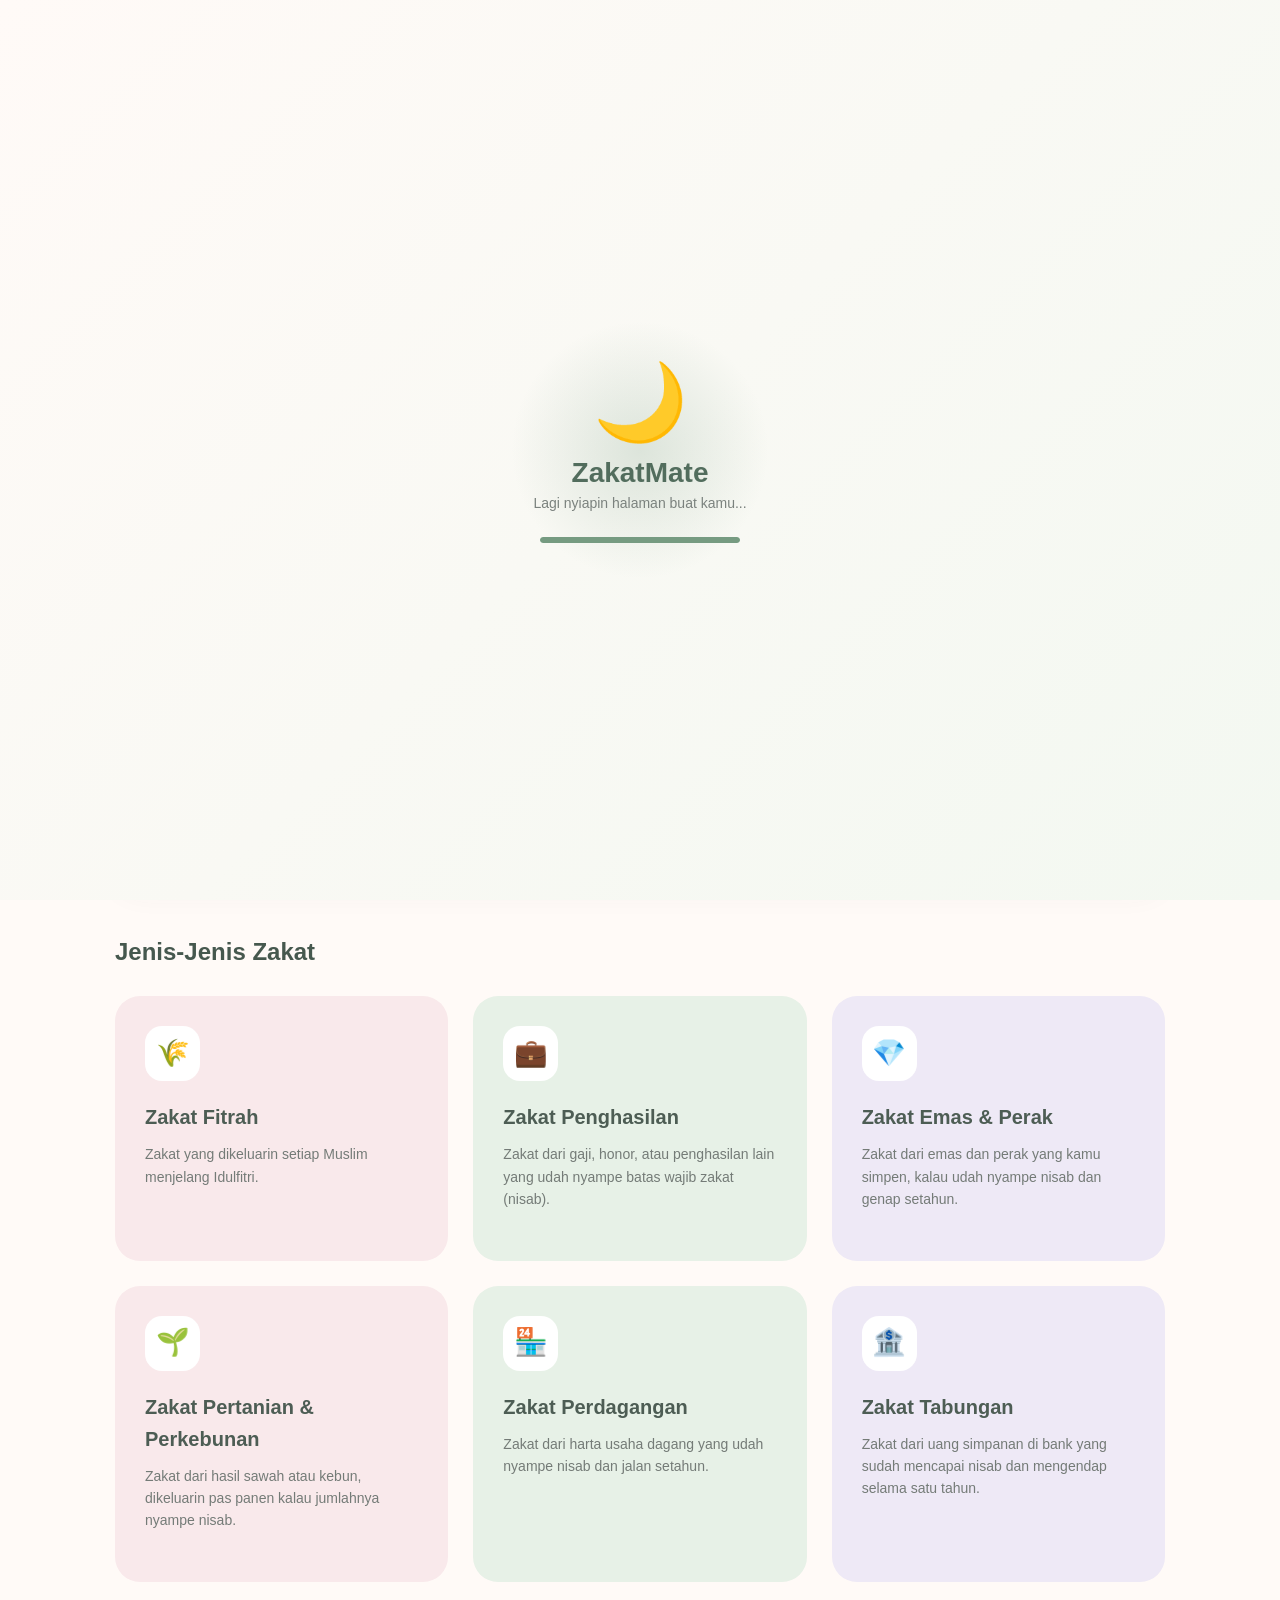
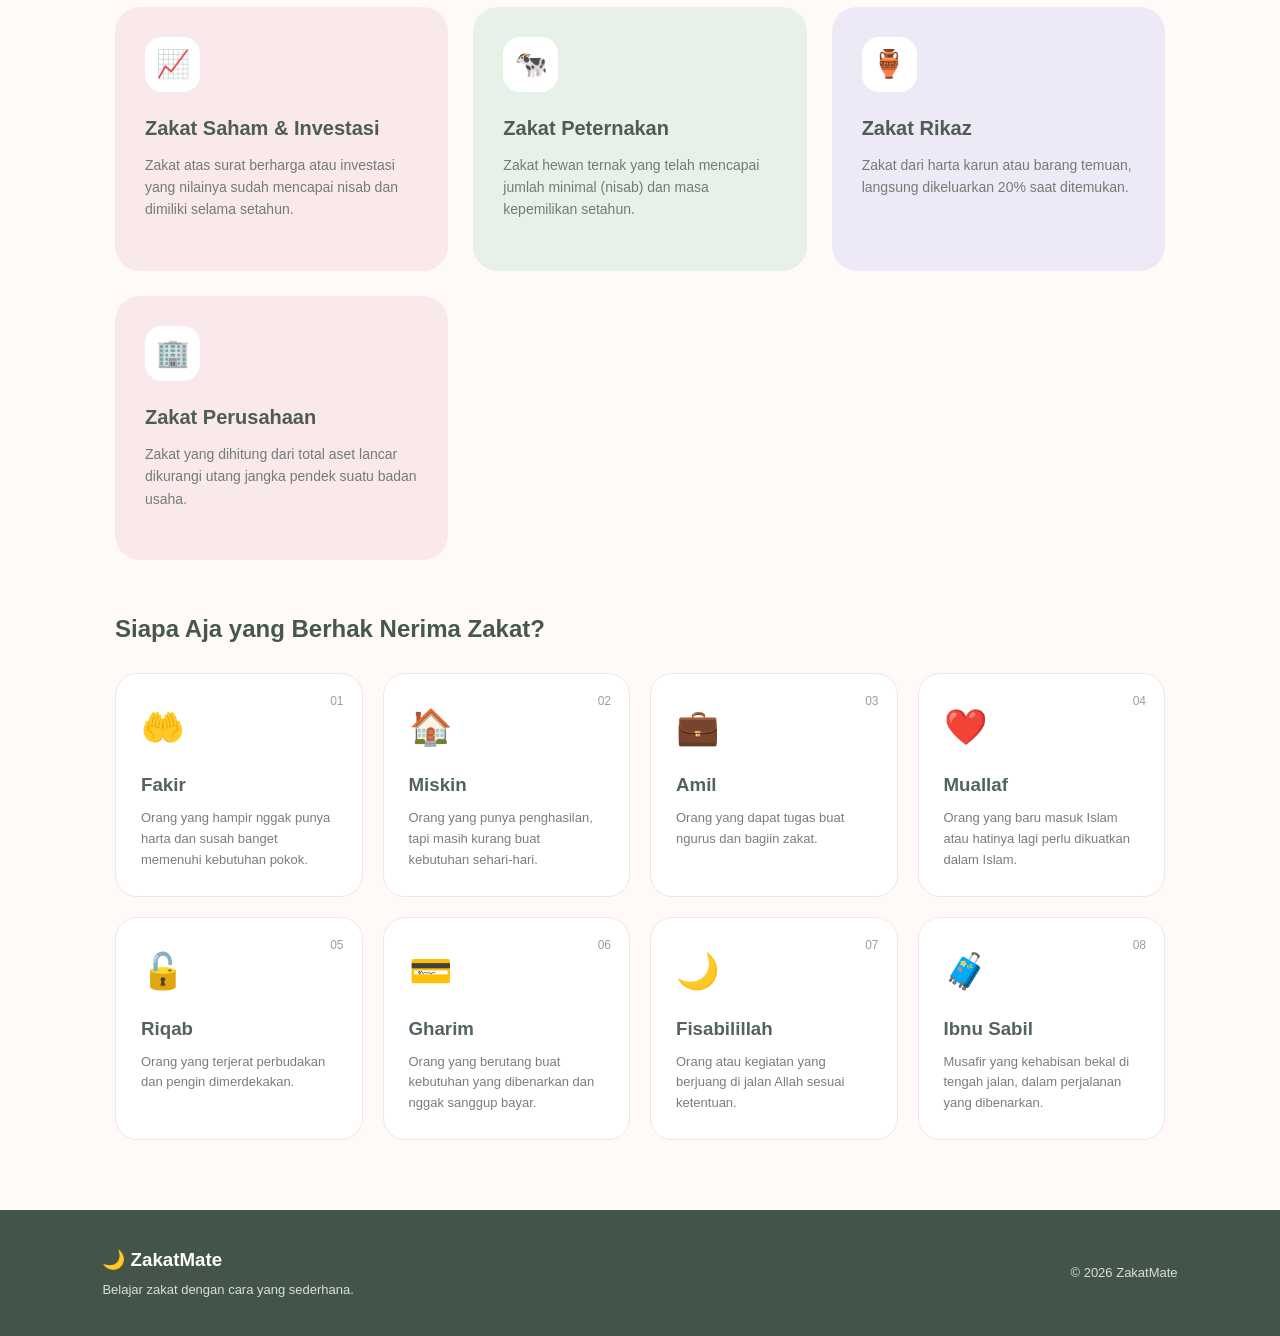
==== dashboard.html @ ee53259e "rebase" ====
<!DOCTYPE html>
<html lang="id">
<head>
    <meta charset="UTF-8">
    <meta name="viewport" content="width=device-width, initial-scale=1.0">
    <title>ZakatMate - Dashboard</title>
    <link rel="stylesheet" href="style.css">
    <script src="loader.js"></script>
</head>
<body>

<header>
    <div class="logo">🌙 ZakatMate</div>

    <nav>
        <a href="index.html">Beranda</a>
        <a href="dashboard.html" class="active">Dashboard</a>
        <a href="kalkulator.html">Kalkulator</a>
        <a href="zakat.html">Informasi Zakat</a>
        <a href="nisab.html">Nisab</a>
        <a href="penyaluran.html">Penyaluran</a>
        
    </nav>
</header>

<section class="page-header">
    <span class="badge">📊 Dashboard</span>
    <h1>Dashboard Zakat</h1>
    <p>Kenalan dulu yuk sama zakat: apa sih itu, apa aja jenisnya, dan siapa yang berhak nerimanya.</p>
</section>

<section class="content">

    <h2 class="sub-title" style="margin-top:0">Pengertian Zakat</h2>
    <div id="listPengertian" class="stack"></div>

    <h2 class="sub-title">Jenis-Jenis Zakat</h2>
    <div id="listJenis" class="card-container"></div>

    <h2 class="sub-title">Siapa Aja yang Berhak Nerima Zakat?</h2>
    <div id="listGolongan" class="asnaf-grid"></div>

</section>

<footer>
    <div>
        <h3>🌙 ZakatMate</h3>
        <p>Belajar zakat dengan cara yang sederhana.</p>
    </div>

    <p>© 2026 ZakatMate</p>
</footer>

<script src="data.js"></script>
<script src="script.js"></script>
</body>
</html>
---- style.css ----
* {
    margin: 0;
    padding: 0;
    box-sizing: border-box;
}

body {
    font-family: Arial, Helvetica, sans-serif;
    background: #fffaf7;
    color: #37463f;
    line-height: 1.6;
}


header {
    width: 100%;
    padding: 20px 8%;
    background: #ffffff;
    display: flex;
    align-items: center;
    justify-content: space-between;
    border-bottom: 1px solid #f1e8e3;
    position: sticky;
    top: 0;
    z-index: 10;
}

.logo {
    font-size: 22px;
    font-weight: bold;
    color: #526d5d;
}

nav {
    display: flex;
    gap: 10px;
}

nav a {
    text-decoration: none;
    color: #69756e;
    padding: 10px 15px;
    border-radius: 12px;
    font-size: 14px;
    transition: 0.3s;
}

nav a:hover {
    background: #edf5ee;
    color: #526d5d;
}

nav a.active {
    background: #dcebdc;
    color: #4e6858;
    font-weight: bold;
}



.btn-primary,
.btn-secondary {
    display: inline-block;
    text-decoration: none;
    padding: 13px 22px;
    border-radius: 13px;
    font-weight: bold;
    transition: 0.3s;
}

.btn-primary {
    background: #769b81;
    color: white;
}

.btn-primary:hover {
    background: #5f846a;
    transform: translateY(-2px);
}

.btn-secondary {
    background: #ffffff;
    color: #60776a;
    border: 1px solid #dce7df;
}

.btn-secondary:hover {
    background: #eef5ef;
}



.badge {
    display: inline-block;
    background: #f7e9e9;
    color: #a26f76;
    padding: 7px 14px;
    border-radius: 30px;
    font-size: 13px;
    font-weight: bold;
    margin-bottom: 15px;
}


.hero {
    min-height: 550px;
    padding: 80px 10%;
    display: flex;
    align-items: center;
    justify-content: space-between;
    gap: 60px;
    background:
        linear-gradient(135deg, #fffaf7, #f3f8f1);
}

.hero-text {
    max-width: 600px;
}

.hero h1 {
    font-size: 54px;
    line-height: 1.15;
    color: #405449;
    margin-bottom: 20px;
}

.hero h1 span {
    color: #b97d89;
}

.hero p {
    color: #707a74;
    font-size: 17px;
    margin-bottom: 28px;
}

.hero-buttons {
    display: flex;
    gap: 12px;
}

.hero-card {
    width: 330px;
    min-height: 350px;
    background: #e4eee4;
    border-radius: 40px;
    padding: 45px 35px;
    text-align: center;
    box-shadow: 0 20px 50px rgba(80, 100, 85, 0.12);
}

.hero-card .moon {
    font-size: 80px;
    margin-bottom: 20px;
}

.hero-card h3 {
    font-size: 25px;
    color: #4e6657;
    margin-bottom: 15px;
}

.hero-card p {
    font-size: 14px;
}



.features {
    padding: 80px 10%;
    background: #ffffff;
}

.section-title {
    text-align: center;
    margin-bottom: 45px;
}

.section-title span {
    font-size: 30px;
}

.section-title h2 {
    color: #43564b;
    font-size: 30px;
    margin: 5px 0;
}

.section-title p {
    color: #7b827e;
}



.card-container {
    display: grid;
    grid-template-columns: repeat(3, 1fr);
    gap: 25px;
}

.info-card {
    padding: 30px;
    border-radius: 25px;
    min-height: 260px;
    transition: 0.3s;
}

.info-card:hover {
    transform: translateY(-6px);
}

.info-card.pink {
    background: #f9e9eb;
}

.info-card.green {
    background: #e7f1e7;
}

.info-card.purple {
    background: #eee9f6;
}

.icon {
    width: 55px;
    height: 55px;
    border-radius: 17px;
    background: white;
    display: flex;
    align-items: center;
    justify-content: center;
    font-size: 27px;
    margin-bottom: 20px;
}

.info-card h3 {
    font-size: 20px;
    margin-bottom: 10px;
    color: #4d5d54;
}

.info-card p {
    color: #747b77;
    font-size: 14px;
    margin-bottom: 20px;
}

.info-card a {
    text-decoration: none;
    color: #66806d;
    font-weight: bold;
}

/* ==============================
   QUOTE
   ============================== */

.quote {
    padding: 70px 15%;
    text-align: center;
    background: #f3ede8;
}

.quote-icon {
    font-size: 45px;
    color: #b1848b;
}

.quote p {
    max-width: 750px;
    margin: 10px auto;
    font-size: 20px;
    font-style: italic;
    color: #5f655f;
}

.quote span {
    color: #8b817b;
    font-size: 14px;
}



.page-header {
    padding: 70px 10%;
    text-align: center;
    background: #f8eeef;
}

.page-header h1 {
    font-size: 42px;
    color: #46584e;
    margin-bottom: 10px;
}

.page-header p {
    color: #707872;
}

.green-header {
    background: #edf5ec;
}

.purple-header {
    background: #f0ebf7;
}



.content {
    max-width: 1100px;
    margin: auto;
    padding: 70px 25px;
}

.content-card {
    display: flex;
    align-items: center;
    gap: 35px;
    background: #ffffff;
    border: 1px solid #eee8e3;
    border-radius: 25px;
    padding: 35px;
    box-shadow: 0 10px 30px rgba(80, 80, 80, 0.05);
}

.big-icon {
    min-width: 100px;
    height: 100px;
    border-radius: 25px;
    background: #e6f0e5;
    display: flex;
    align-items: center;
    justify-content: center;
    font-size: 45px;
}

.content-card h2,
.content-intro h2 {
    color: #46584e;
    margin-bottom: 10px;
}

.content-card p {
    color: #727a75;
    margin-bottom: 10px;
}

.sub-title {
    margin: 50px 0 25px;
    color: #46584e;
}



.number-list {
    display: grid;
    grid-template-columns: 1fr 1fr;
    gap: 15px;
}

.number-item {
    background: #ffffff;
    border: 1px solid #eee8e3;
    border-radius: 18px;
    padding: 20px;
    display: flex;
    align-items: center;
    gap: 18px;
}

.number-item span {
    width: 45px;
    height: 45px;
    border-radius: 50%;
    background: #e3eee3;
    color: #607966;
    display: flex;
    align-items: center;
    justify-content: center;
    font-weight: bold;
}

.number-item p {
    color: #68716c;
}



.nisab-highlight {
    display: flex;
    align-items: center;
    gap: 30px;
    background: #e5f0e5;
    padding: 35px;
    border-radius: 25px;
}

.nisab-icon {
    font-size: 55px;
}

.nisab-highlight h2 {
    color: #4c6253;
    margin-bottom: 10px;
}

.nisab-highlight p {
    color: #68736c;
}



.table-container {
    width: 100%;
    overflow-x: auto;
    background: #ffffff;
    border-radius: 20px;
    border: 1px solid #eee8e3;
}

table {
    width: 100%;
    border-collapse: collapse;
}

th {
    background: #e7efe7;
    color: #506558;
    padding: 16px;
    text-align: left;
}

td {
    padding: 16px;
    border-top: 1px solid #eee8e3;
    color: #69736d;
}

tr:hover {
    background: #fffaf8;
}



.note {
    margin-top: 25px;
    background: #fff4df;
    border-radius: 18px;
    padding: 22px;
    color: #7a6a50;
}

.note p {
    margin-top: 5px;
}


.content-intro {
    text-align: center;
    margin-bottom: 40px;
}

.content-intro p {
    color: #747c77;
}

.asnaf-grid {
    display: grid;
    grid-template-columns: repeat(4, 1fr);
    gap: 20px;
}

.asnaf-card {
    background: #ffffff;
    border: 1px solid #eee8e3;
    padding: 25px;
    border-radius: 22px;
    position: relative;
    transition: 0.3s;
}

.asnaf-card:hover {
    transform: translateY(-5px);
}

.asnaf-card > span {
    position: absolute;
    top: 18px;
    right: 18px;
    font-size: 12px;
    color: #a79a95;
}

.asnaf-icon {
    font-size: 35px;
    margin-bottom: 15px;
}

.asnaf-card h3 {
    color: #53645a;
    margin-bottom: 8px;
}

.asnaf-card p {
    color: #777f79;
    font-size: 13px;
}



.admin-header {
    padding: 55px 8%;
    background: #edf4ee;
    display: flex;
    justify-content: space-between;
    align-items: center;
}

.admin-header h1 {
    color: #46594d;
    font-size: 38px;
}

.admin-header p {
    color: #737d76;
}

.admin-content {
    padding: 50px 8%;
    background: #fffaf7;
}

.dashboard-cards {
    display: grid;
    grid-template-columns: repeat(3, 1fr);
    gap: 20px;
    margin-bottom: 35px;
}

.dashboard-card {
    padding: 25px;
    border-radius: 22px;
}

.dashboard-card.pink {
    background: #f9e9eb;
}

.dashboard-card.green {
    background: #e6f0e5;
}

.dashboard-card.purple {
    background: #eee9f6;
}

.dashboard-card span {
    font-size: 30px;
}

.dashboard-card h3 {
    margin-top: 10px;
    color: #536158;
}

.dashboard-card strong {
    display: block;
    font-size: 32px;
    color: #4c5f54;
}

.dashboard-card p {
    color: #7a817c;
    font-size: 13px;
}



.admin-panel {
    background: white;
    border-radius: 22px;
    padding: 25px;
    margin-bottom: 30px;
    border: 1px solid #eee8e3;
}

.panel-heading {
    display: flex;
    justify-content: space-between;
    align-items: center;
    margin-bottom: 20px;
}

.panel-heading h2 {
    color: #4d5e53;
}

.panel-heading p {
    color: #7a827d;
    font-size: 13px;
}

.add-button {
    background: #769b81;
    color: white;
    border: none;
    padding: 11px 18px;
    border-radius: 12px;
    cursor: pointer;
}

.edit-button,
.delete-button {
    border: none;
    padding: 7px 11px;
    border-radius: 8px;
    cursor: pointer;
    margin-right: 5px;
}

.edit-button {
    background: #e7f0e8;
    color: #5e7b64;
}

.delete-button {
    background: #fae5e6;
    color: #a26970;
}

.status {
    padding: 5px 10px;
    border-radius: 20px;
    font-size: 12px;
}

.active-status {
    background: #e3f0e4;
    color: #5d7b62;
}



footer {
    background: #43554b;
    color: white;
    padding: 35px 8%;
    display: flex;
    justify-content: space-between;
    align-items: center;
}

footer h3 {
    margin-bottom: 5px;
}

footer p {
    color: #d7dfda;
    font-size: 13px;
}



@media (max-width: 900px) {

    header {
        flex-direction: column;
        gap: 15px;
    }

    nav {
        flex-wrap: wrap;
        justify-content: center;
    }

    .hero {
        flex-direction: column;
        text-align: center;
        padding: 60px 7%;
    }

    .hero h1 {
        font-size: 42px;
    }

    .hero-buttons {
        justify-content: center;
    }

    .card-container {
        grid-template-columns: 1fr;
    }

    .asnaf-grid {
        grid-template-columns: 1fr 1fr;
    }

    .dashboard-cards {
        grid-template-columns: 1fr;
    }

    .admin-header {
        flex-direction: column;
        gap: 20px;
        text-align: center;
    }
}

@media (max-width: 600px) {

    nav a {
        font-size: 12px;
        padding: 8px;
    }

    .hero h1 {
        font-size: 35px;
    }

    .hero-card {
        width: 100%;
    }

    .content-card {
        flex-direction: column;
        text-align: center;
    }

    .number-list {
        grid-template-columns: 1fr;
    }

    .asnaf-grid {
        grid-template-columns: 1fr;
    }

    .nisab-highlight {
        flex-direction: column;
        text-align: center;
    }

    .panel-heading {
        flex-direction: column;
        align-items: flex-start;
        gap: 15px;
    }

    footer {
        flex-direction: column;
        gap: 20px;
        text-align: center;
    }
}


.stack {
    display: flex;
    flex-direction: column;
    gap: 20px;
}

.empty {
    color: #7a827d;
}

.card-container .info-card {
    min-height: 200px;
}


.calc-card {
    background: #ffffff;
    border: 1px solid #eee8e3;
    border-radius: 25px;
    padding: 30px;
    margin-bottom: 25px;
    box-shadow: 0 10px 30px rgba(80, 80, 80, 0.05);
}

.calc-card h3 {
    color: #46584e;
    margin-bottom: 8px;
}

.calc-hint {
    color: #7a827d;
    font-size: 13px;
    margin-bottom: 18px;
}

.form-grid {
    display: grid;
    grid-template-columns: 1fr 1fr;
    gap: 18px;
    margin-bottom: 20px;
}

.form-group label {
    display: block;
    font-size: 13px;
    font-weight: bold;
    color: #53645a;
    margin-bottom: 6px;
}

.form-group input,
.form-group select,
.form-group textarea {
    width: 100%;
    padding: 12px 14px;
    border: 1px solid #dce7df;
    border-radius: 12px;
    background: #fffaf7;
    font-family: inherit;
    font-size: 14px;
    color: #37463f;
}

.form-group input:focus,
.form-group select:focus,
.form-group textarea:focus {
    outline: none;
    border-color: #769b81;
    background: #ffffff;
}

.btn-calc {
    background: #769b81;
    color: white;
    border: none;
    padding: 13px 22px;
    border-radius: 13px;
    font-weight: bold;
    font-size: 14px;
    cursor: pointer;
    transition: 0.3s;
}

.btn-calc:hover {
    background: #5f846a;
    transform: translateY(-2px);
}

.tabs {
    display: flex;
    flex-wrap: wrap;
    gap: 10px;
    margin-bottom: 20px;
}

.tab-btn {
    border: 1px solid #dce7df;
    background: #ffffff;
    color: #69756e;
    padding: 12px 20px;
    border-radius: 14px;
    font-size: 14px;
    cursor: pointer;
    transition: 0.3s;
}

.tab-btn:hover {
    background: #edf5ee;
}

.tab-btn.active {
    background: #dcebdc;
    color: #4e6858;
    font-weight: bold;
}

.sub-tabs .tab-btn {
    padding: 9px 15px;
    font-size: 13px;
}

.tab-panel {
    display: none;
}

.tab-panel.show {
    display: block;
}

.result-box {
    display: none;
    margin-top: 22px;
    padding: 22px;
    border-radius: 18px;
}

.result-box.show {
    display: block;
}

.result-ok {
    background: #e5f0e5;
}

.result-no {
    background: #f9e9eb;
}

.result-box h4 {
    color: #46584e;
    margin-bottom: 10px;
}

.result-box ul {
    list-style: none;
}

.result-box li {
    display: flex;
    justify-content: space-between;
    gap: 15px;
    padding: 7px 0;
    border-bottom: 1px dashed rgba(80, 100, 85, 0.2);
    font-size: 14px;
    color: #5f6a64;
}

.result-total {
    margin-top: 15px;
    text-align: center;
    color: #4c6253;
}

.result-total small {
    display: block;
    font-size: 12px;
    color: #7a827d;
}

.result-total strong {
    font-size: 28px;
}

.result-note {
    margin-top: 12px;
    font-size: 13px;
    color: #7a6a50;
}



.modal {
    display: none;
    position: fixed;
    inset: 0;
    background: rgba(40, 55, 47, 0.45);
    align-items: center;
    justify-content: center;
    padding: 20px;
    z-index: 100;
}

.modal.show {
    display: flex;
}

.modal-box {
    background: #ffffff;
    width: 100%;
    max-width: 520px;
    max-height: 90vh;
    overflow-y: auto;
    border-radius: 25px;
    padding: 30px;
}

.modal-box h3 {
    color: #46584e;
    margin-bottom: 20px;
}

.modal-box .form-group {
    margin-bottom: 16px;
}

.modal-actions {
    display: flex;
    justify-content: flex-end;
    gap: 10px;
    margin-top: 10px;
}

.modal-actions .btn-secondary {
    cursor: pointer;
}

.toast {
    position: fixed;
    bottom: 25px;
    right: 25px;
    background: #43554b;
    color: white;
    padding: 12px 20px;
    border-radius: 12px;
    font-size: 14px;
    opacity: 0;
    pointer-events: none;
    transition: 0.3s;
    z-index: 200;
}

.toast.show {
    opacity: 1;
}

@media (max-width: 600px) {
    .form-grid {
        grid-template-columns: 1fr;
    }
}


/* ==============================
   TAMBAHAN: LOADING PAGE
   ============================== */

html.is-loading {
    overflow: hidden;
}

#pageLoader {
    position: fixed;
    inset: 0;
    z-index: 9999;
    display: flex;
    flex-direction: column;
    align-items: center;
    justify-content: center;
    background: linear-gradient(135deg, #fffaf7, #f3f8f1);
    font-family: Arial, Helvetica, sans-serif;
    transition: opacity 0.5s ease, visibility 0.5s ease;
}

#pageLoader.hide {
    opacity: 0;
    visibility: hidden;
}

.loader-glow {
    position: absolute;
    width: 260px;
    height: 260px;
    border-radius: 50%;
    background: radial-gradient(circle, rgba(118, 155, 129, 0.22), transparent 70%);
    animation: loaderPulse 2.4s ease-in-out infinite;
}

.loader-moon {
    position: relative;
    font-size: 76px;
    animation: loaderFloat 2.4s ease-in-out infinite;
}

.loader-logo {
    position: relative;
    margin-top: 10px;
    font-size: 28px;
    font-weight: bold;
    color: #526d5d;
}

.loader-text {
    position: relative;
    margin-top: 6px;
    font-size: 14px;
    color: #7b827e;
}

.loader-bar {
    position: relative;
    width: 200px;
    height: 6px;
    margin-top: 26px;
    border-radius: 30px;
    background: #e3eee3;
    overflow: hidden;
}

.loader-bar span {
    display: block;
    height: 100%;
    width: 0;
    border-radius: 30px;
    background: #769b81;
    animation: loaderFill 1.7s ease-out forwards;
}

@keyframes loaderFloat {
    0%, 100% { transform: translateY(0) rotate(-6deg); }
    50% { transform: translateY(-12px) rotate(6deg); }
}

@keyframes loaderPulse {
    0%, 100% { transform: scale(0.9); opacity: 0.7; }
    50% { transform: scale(1.1); opacity: 1; }
}

@keyframes loaderFill {
    to { width: 100%; }
}

@media (prefers-reduced-motion: reduce) {
    .loader-moon,
    .loader-glow {
        animation: none;
    }
}
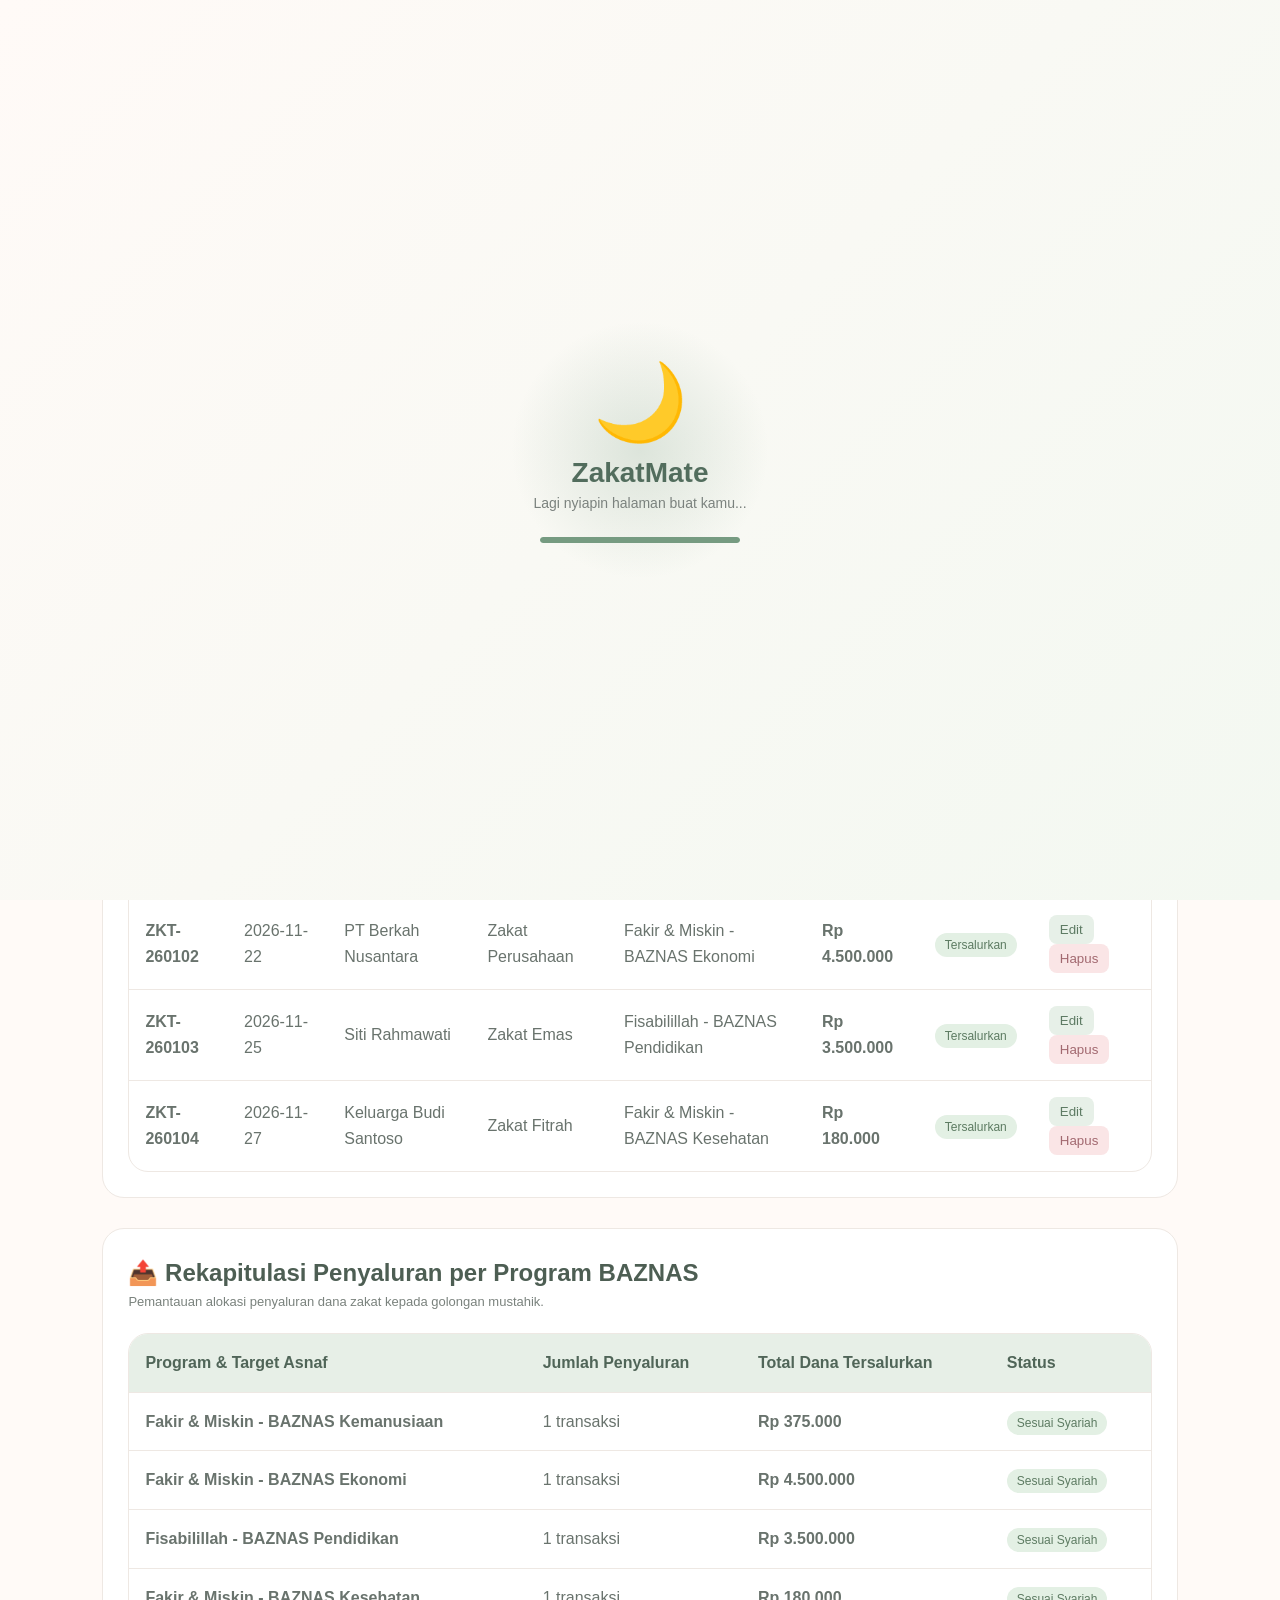
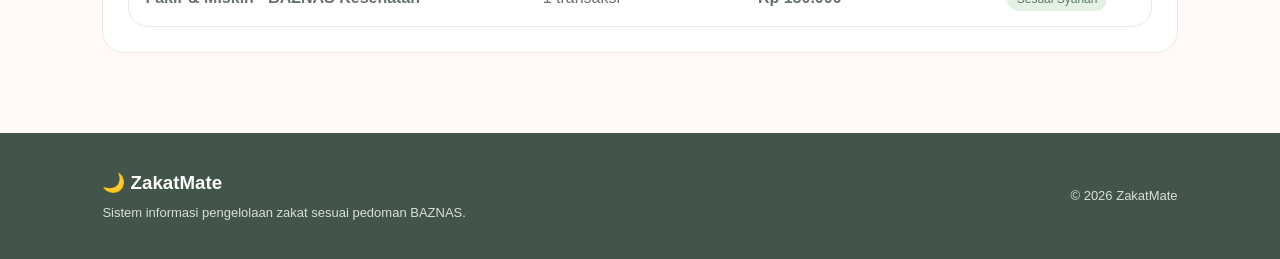
==== commit 102c9b2a: "Update halamannya sesuai dengan web Baznas" ====
--- a/dashboard.html
+++ b/dashboard.html
@@ -3,7 +3,7 @@
 <head>
     <meta charset="UTF-8">
     <meta name="viewport" content="width=device-width, initial-scale=1.0">
-    <title>ZakatMate - Dashboard</title>
+    <title>ZakatMate - Dashboard Pengelolaan Zakat BAZNAS</title>
     <link rel="stylesheet" href="style.css">
     <script src="loader.js"></script>
 </head>
@@ -11,7 +11,6 @@
 
 <header>
     <div class="logo">🌙 ZakatMate</div>
-
     <nav>
         <a href="index.html">Beranda</a>
         <a href="dashboard.html" class="active">Dashboard</a>
@@ -19,39 +18,401 @@
         <a href="zakat.html">Informasi Zakat</a>
         <a href="nisab.html">Nisab</a>
         <a href="penyaluran.html">Penyaluran</a>
-        
     </nav>
 </header>
 
-<section class="page-header">
-    <span class="badge">📊 Dashboard</span>
-    <h1>Dashboard Zakat</h1>
-    <p>Kenalan dulu yuk sama zakat: apa sih itu, apa aja jenisnya, dan siapa yang berhak nerimanya.</p>
+<section class="admin-header">
+    <div>
+        <span class="badge">📊 Monitoring Standar BAZNAS</span>
+        <h1>Dashboard ZakatMate</h1>
+        <p>Ringkasan penghimpunan, acuan nisab SK BAZNAS No. 15/2026, dan penyaluran 8 Asnaf.</p>
+    </div>
+    <div style="display:flex; gap:10px; flex-wrap:wrap;">
+        <a href="kalkulator.html" class="btn-secondary">🧮 Hitung Zakat</a>
+        <button type="button" class="add-button" id="btnTambahTransaksi">+ Catat Transaksi</button>
+    </div>
 </section>
 
-<section class="content">
-
-    <h2 class="sub-title" style="margin-top:0">Pengertian Zakat</h2>
-    <div id="listPengertian" class="stack"></div>
-
-    <h2 class="sub-title">Jenis-Jenis Zakat</h2>
-    <div id="listJenis" class="card-container"></div>
-
-    <h2 class="sub-title">Siapa Aja yang Berhak Nerima Zakat?</h2>
-    <div id="listGolongan" class="asnaf-grid"></div>
+<section class="admin-content">
+
+    <!-- 3 Kartu Ringkasan Utama -->
+    <div class="dashboard-cards">
+        <div class="dashboard-card green">
+            <span>💰</span>
+            <h3>Total Penghimpunan Zakat</h3>
+            <strong id="statTerkumpul">Rp 0</strong>
+            <p id="statJumlahMuzakki">0 transaksi muzakki tercatat</p>
+        </div>
+        <div class="dashboard-card purple">
+            <span>🤝</span>
+            <h3>Total Dana Tersalurkan</h3>
+            <strong id="statTersalurkan">Rp 0</strong>
+            <p>Distribusi program 8 Asnaf BAZNAS</p>
+        </div>
+        <div class="dashboard-card pink">
+            <span>⚖️</span>
+            <h3>Nisab Penghasilan BAZNAS</h3>
+            <strong>Rp 7.640.144 / bln</strong>
+            <p>Rp 91.681.728 / thn (85 gr emas)</p>
+        </div>
+    </div>
+
+    <!-- Panel 1: Riwayat Penghimpunan & Bukti Setor Zakat -->
+    <div class="admin-panel">
+        <div class="panel-heading">
+            <div>
+                <h2>📥 Data Penghimpunan Zakat (Muzakki)</h2>
+                <p>Data otomatis sinkron dengan transaksi dari halaman Penyaluran.</p>
+            </div>
+            <button type="button" class="btn-secondary" id="btnResetDemo" style="padding:9px 14px; font-size:13px;">Reset Data Awal</button>
+        </div>
+
+        <div class="table-container">
+            <table>
+                <thead>
+                    <tr>
+                        <th>No. BSZ</th>
+                        <th>Tanggal</th>
+                        <th>Nama Muzakki</th>
+                        <th>Jenis Dana</th>
+                        <th>Program / Asnaf</th>
+                        <th>Nominal</th>
+                        <th>Status</th>
+                        <th>Aksi</th>
+                    </tr>
+                </thead>
+                <tbody id="tabelTransaksiBody"></tbody>
+            </table>
+        </div>
+    </div>
+
+    <!-- Panel 2: Rekapitulasi Penyaluran per Program / Asnaf BAZNAS -->
+    <div class="admin-panel">
+        <div class="panel-heading">
+            <div>
+                <h2>📤 Rekapitulasi Penyaluran per Program BAZNAS</h2>
+                <p>Pemantauan alokasi penyaluran dana zakat kepada golongan mustahik.</p>
+            </div>
+        </div>
+
+        <div class="table-container">
+            <table>
+                <thead>
+                    <tr>
+                        <th>Program & Target Asnaf</th>
+                        <th>Jumlah Penyaluran</th>
+                        <th>Total Dana Tersalurkan</th>
+                        <th>Status</th>
+                    </tr>
+                </thead>
+                <tbody id="tabelRekapBody"></tbody>
+            </table>
+        </div>
+    </div>
 
 </section>
+
+<!-- Modal Tambah / Edit Transaksi -->
+<div class="modal" id="modalTransaksi">
+    <div class="modal-box">
+        <h3 id="modalTitle">Catat Transaksi Zakat</h3>
+        <form id="formModalTransaksi">
+            <input type="hidden" id="editId">
+            <div class="form-group">
+                <label for="mNama">Nama Muzakki</label>
+                <input type="text" id="mNama" required placeholder="Nama lengkap muzakki">
+            </div>
+            <div class="form-group">
+                <label for="mTanggal">Tanggal</label>
+                <input type="date" id="mTanggal" required>
+            </div>
+            <div class="form-group">
+                <label for="mJenis">Jenis Zakat / Dana</label>
+                <select id="mJenis">
+                    <option value="Zakat Penghasilan">Zakat Penghasilan</option>
+                    <option value="Zakat Perusahaan">Zakat Perusahaan</option>
+                    <option value="Zakat Perdagangan">Zakat Perdagangan</option>
+                    <option value="Zakat Emas">Zakat Emas</option>
+                    <option value="Zakat Fitrah">Zakat Fitrah</option>
+                    <option value="Infak / Sedekah">Infak / Sedekah</option>
+                </select>
+            </div>
+            <div class="form-group">
+                <label for="mNominal">Nominal (Rp)</label>
+                <input type="text" id="mNominal" inputmode="numeric" required placeholder="Contoh: 500.000">
+            </div>
+            <div class="form-group">
+                <label for="mProgram">Program / Asnaf Tujuan</label>
+                <select id="mProgram">
+                    <option value="Fakir & Miskin - BAZNAS Kemanusiaan">Fakir & Miskin (BAZNAS Kemanusiaan)</option>
+                    <option value="Fakir & Miskin - BAZNAS Ekonomi">Fakir & Miskin (BAZNAS Ekonomi)</option>
+                    <option value="Fisabilillah - BAZNAS Pendidikan">Fisabilillah (BAZNAS Pendidikan)</option>
+                    <option value="Fakir & Miskin - BAZNAS Kesehatan">Fakir & Miskin (BAZNAS Kesehatan)</option>
+                    <option value="Muallaf & Dakwah - BAZNAS Dakwah">Mu'allaf & Dakwah (BAZNAS Dakwah)</option>
+                    <option value="Gharimin & Ibnu Sabil">Gharimin & Ibnu Sabil</option>
+                </select>
+            </div>
+            <div class="form-group">
+                <label for="mStatus">Status</label>
+                <select id="mStatus">
+                    <option value="Tersalurkan">Tersalurkan</option>
+                    <option value="Terverifikasi">Terverifikasi</option>
+                </select>
+            </div>
+            <div class="modal-actions">
+                <button type="button" class="btn-secondary" id="btnBatalModal">Batal</button>
+                <button type="submit" class="btn-calc">Simpan Data</button>
+            </div>
+        </form>
+    </div>
+</div>
+
+<div class="toast" id="toastDashboard"></div>
 
 <footer>
     <div>
         <h3>🌙 ZakatMate</h3>
-        <p>Belajar zakat dengan cara yang sederhana.</p>
-    </div>
-
+        <p>Sistem informasi pengelolaan zakat sesuai pedoman BAZNAS.</p>
+    </div>
     <p>© 2026 ZakatMate</p>
 </footer>
 
-<script src="data.js"></script>
-<script src="script.js"></script>
+<script>
+document.addEventListener("DOMContentLoaded", () => {
+    const STORAGE_KEY = "zakatmate_transaksi_baznas";
+
+    const DATA_AWAL = [
+        {
+            id: "ZKT-260101",
+            tanggal: "2026-11-20",
+            nama: "Hendra Wijaya",
+            jenis: "Zakat Penghasilan",
+            nominal: 375000,
+            program: "Fakir & Miskin - BAZNAS Kemanusiaan",
+            metode: "QRIS BAZNAS",
+            status: "Tersalurkan"
+        },
+        {
+            id: "ZKT-260102",
+            tanggal: "2026-11-22",
+            nama: "PT Berkah Nusantara",
+            jenis: "Zakat Perusahaan",
+            nominal: 4500000,
+            program: "Fakir & Miskin - BAZNAS Ekonomi",
+            metode: "Transfer Virtual Account",
+            status: "Tersalurkan"
+        },
+        {
+            id: "ZKT-260103",
+            tanggal: "2026-11-25",
+            nama: "Siti Rahmawati",
+            jenis: "Zakat Emas",
+            nominal: 3500000,
+            program: "Fisabilillah - BAZNAS Pendidikan",
+            metode: "Transfer Virtual Account",
+            status: "Tersalurkan"
+        },
+        {
+            id: "ZKT-260104",
+            tanggal: "2026-11-27",
+            nama: "Keluarga Budi Santoso",
+            jenis: "Zakat Fitrah",
+            nominal: 180000,
+            program: "Fakir & Miskin - BAZNAS Kesehatan",
+            metode: "QRIS BAZNAS",
+            status: "Tersalurkan"
+        }
+    ];
+
+    const formatRupiah = (num) => "Rp " + (Math.round(Number(num) || 0)).toLocaleString("id-ID");
+    const parseRupiah = (str) => parseInt(String(str || "").replace(/[^0-9]/g, ""), 10) || 0;
+
+    const getTransaksi = () => {
+        try {
+            const raw = localStorage.getItem(STORAGE_KEY);
+            if (!raw) {
+                localStorage.setItem(STORAGE_KEY, JSON.stringify(DATA_AWAL));
+                return [...DATA_AWAL];
+            }
+            return JSON.parse(raw);
+        } catch (_) {
+            return [...DATA_AWAL];
+        }
+    };
+
+    const saveTransaksi = (data) => {
+        localStorage.setItem(STORAGE_KEY, JSON.stringify(data));
+    };
+
+    const showToast = (msg) => {
+        const toast = document.getElementById("toastDashboard");
+        toast.textContent = msg;
+        toast.classList.add("show");
+        setTimeout(() => toast.classList.remove("show"), 3000);
+    };
+
+    const renderDashboard = () => {
+        const list = getTransaksi();
+
+        // Hitung statistik kartu atas
+        const totalTerkumpul = list.reduce((acc, item) => acc + Number(item.nominal || 0), 0);
+        const totalTersalurkan = list
+            .filter((item) => item.status === "Tersalurkan")
+            .reduce((acc, item) => acc + Number(item.nominal || 0), 0);
+
+        document.getElementById("statTerkumpul").textContent = formatRupiah(totalTerkumpul);
+        document.getElementById("statTersalurkan").textContent = formatRupiah(totalTersalurkan);
+        document.getElementById("statJumlahMuzakki").textContent = `${list.length} transaksi muzakki tercatat`;
+
+        // Render Tabel Transaksi
+        const tbody = document.getElementById("tabelTransaksiBody");
+        if (list.length === 0) {
+            tbody.innerHTML = `<tr><td colspan="8" style="text-align:center;">Belum ada data transaksi zakat.</td></tr>`;
+        } else {
+            tbody.innerHTML = list
+                .map((item) => `
+                    <tr>
+                        <td><strong>${item.id}</strong></td>
+                        <td>${item.tanggal}</td>
+                        <td>${item.nama}</td>
+                        <td>${item.jenis}</td>
+                        <td>${item.program}</td>
+                        <td><strong>${formatRupiah(item.nominal)}</strong></td>
+                        <td><span class="status active-status">${item.status}</span></td>
+                        <td>
+                            <button type="button" class="edit-button" data-edit="${item.id}">Edit</button>
+                            <button type="button" class="delete-button" data-delete="${item.id}">Hapus</button>
+                        </td>
+                    </tr>
+                `)
+                .join("");
+        }
+
+        // Render Tabel Rekapitulasi per Program BAZNAS
+        const rekapMap = {};
+        list.forEach((item) => {
+            if (!rekapMap[item.program]) {
+                rekapMap[item.program] = { jumlah: 0, total: 0 };
+            }
+            rekapMap[item.program].jumlah += 1;
+            rekapMap[item.program].total += Number(item.nominal || 0);
+        });
+
+        const rekapBody = document.getElementById("tabelRekapBody");
+        const programKeys = Object.keys(rekapMap);
+        if (programKeys.length === 0) {
+            rekapBody.innerHTML = `<tr><td colspan="4" style="text-align:center;">Belum ada data penyaluran.</td></tr>`;
+        } else {
+            rekapBody.innerHTML = programKeys
+                .map((prog) => `
+                    <tr>
+                        <td><strong>${prog}</strong></td>
+                        <td>${rekapMap[prog].jumlah} transaksi</td>
+                        <td><strong>${formatRupiah(rekapMap[prog].total)}</strong></td>
+                        <td><span class="status active-status">Sesuai Syariah</span></td>
+                    </tr>
+                `)
+                .join("");
+        }
+    };
+
+    // Modal Tambah / Edit
+    const modal = document.getElementById("modalTransaksi");
+    const inputMNominal = document.getElementById("mNominal");
+
+    inputMNominal.addEventListener("input", () => {
+        const val = parseRupiah(inputMNominal.value);
+        inputMNominal.value = val > 0 ? val.toLocaleString("id-ID") : "";
+    });
+
+    document.getElementById("btnTambahTransaksi").addEventListener("click", () => {
+        document.getElementById("modalTitle").textContent = "Catat Transaksi Zakat Baru";
+        document.getElementById("editId").value = "";
+        document.getElementById("formModalTransaksi").reset();
+        document.getElementById("mTanggal").value = new Date().toISOString().slice(0, 10);
+        modal.classList.add("show");
+    });
+
+    document.getElementById("btnBatalModal").addEventListener("click", () => {
+        modal.classList.remove("show");
+    });
+
+    document.getElementById("formModalTransaksi").addEventListener("submit", (e) => {
+        e.preventDefault();
+        const editId = document.getElementById("editId").value;
+        const nama = document.getElementById("mNama").value.trim();
+        const tanggal = document.getElementById("mTanggal").value;
+        const jenis = document.getElementById("mJenis").value;
+        const nominal = parseRupiah(inputMNominal.value);
+        const program = document.getElementById("mProgram").value;
+        const status = document.getElementById("mStatus").value;
+
+        if (!nama || nominal <= 0) return;
+
+        const list = getTransaksi();
+        if (editId) {
+            const idx = list.findIndex((x) => x.id === editId);
+            if (idx !== -1) {
+                list[idx] = { ...list[idx], nama, tanggal, jenis, nominal, program, status };
+            }
+            showToast("Data transaksi berhasil diperbarui.");
+        } else {
+            list.unshift({
+                id: "ZKT-" + Date.now().toString().slice(-6),
+                tanggal,
+                nama,
+                jenis,
+                nominal,
+                program,
+                metode: "Input Admin",
+                status
+            });
+            showToast("Transaksi zakat baru berhasil ditambahkan.");
+        }
+
+        saveTransaksi(list);
+        modal.classList.remove("show");
+        renderDashboard();
+    });
+
+    // Aksi Edit & Hapus di Tabel
+    document.getElementById("tabelTransaksiBody").addEventListener("click", (e) => {
+        const editBtn = e.target.closest("[data-edit]");
+        if (editBtn) {
+            const id = editBtn.dataset.edit;
+            const item = getTransaksi().find((x) => x.id === id);
+            if (!item) return;
+
+            document.getElementById("modalTitle").textContent = `Edit Transaksi (${item.id})`;
+            document.getElementById("editId").value = item.id;
+            document.getElementById("mNama").value = item.nama;
+            document.getElementById("mTanggal").value = item.tanggal;
+            document.getElementById("mJenis").value = item.jenis;
+            inputMNominal.value = Number(item.nominal).toLocaleString("id-ID");
+            document.getElementById("mProgram").value = item.program;
+            document.getElementById("mStatus").value = item.status;
+            modal.classList.add("show");
+            return;
+        }
+
+        const delBtn = e.target.closest("[data-delete]");
+        if (delBtn) {
+            const id = delBtn.dataset.delete;
+            const filtered = getTransaksi().filter((x) => x.id !== id);
+            saveTransaksi(filtered);
+            renderDashboard();
+            showToast("Data transaksi telah dihapus.");
+        }
+    });
+
+    document.getElementById("btnResetDemo").addEventListener("click", () => {
+        saveTransaksi([...DATA_AWAL]);
+        renderDashboard();
+        showToast("Data awal BAZNAS berhasil dipulihkan.");
+    });
+
+    renderDashboard();
+});
+</script>
 </body>
-</html>
+</html>
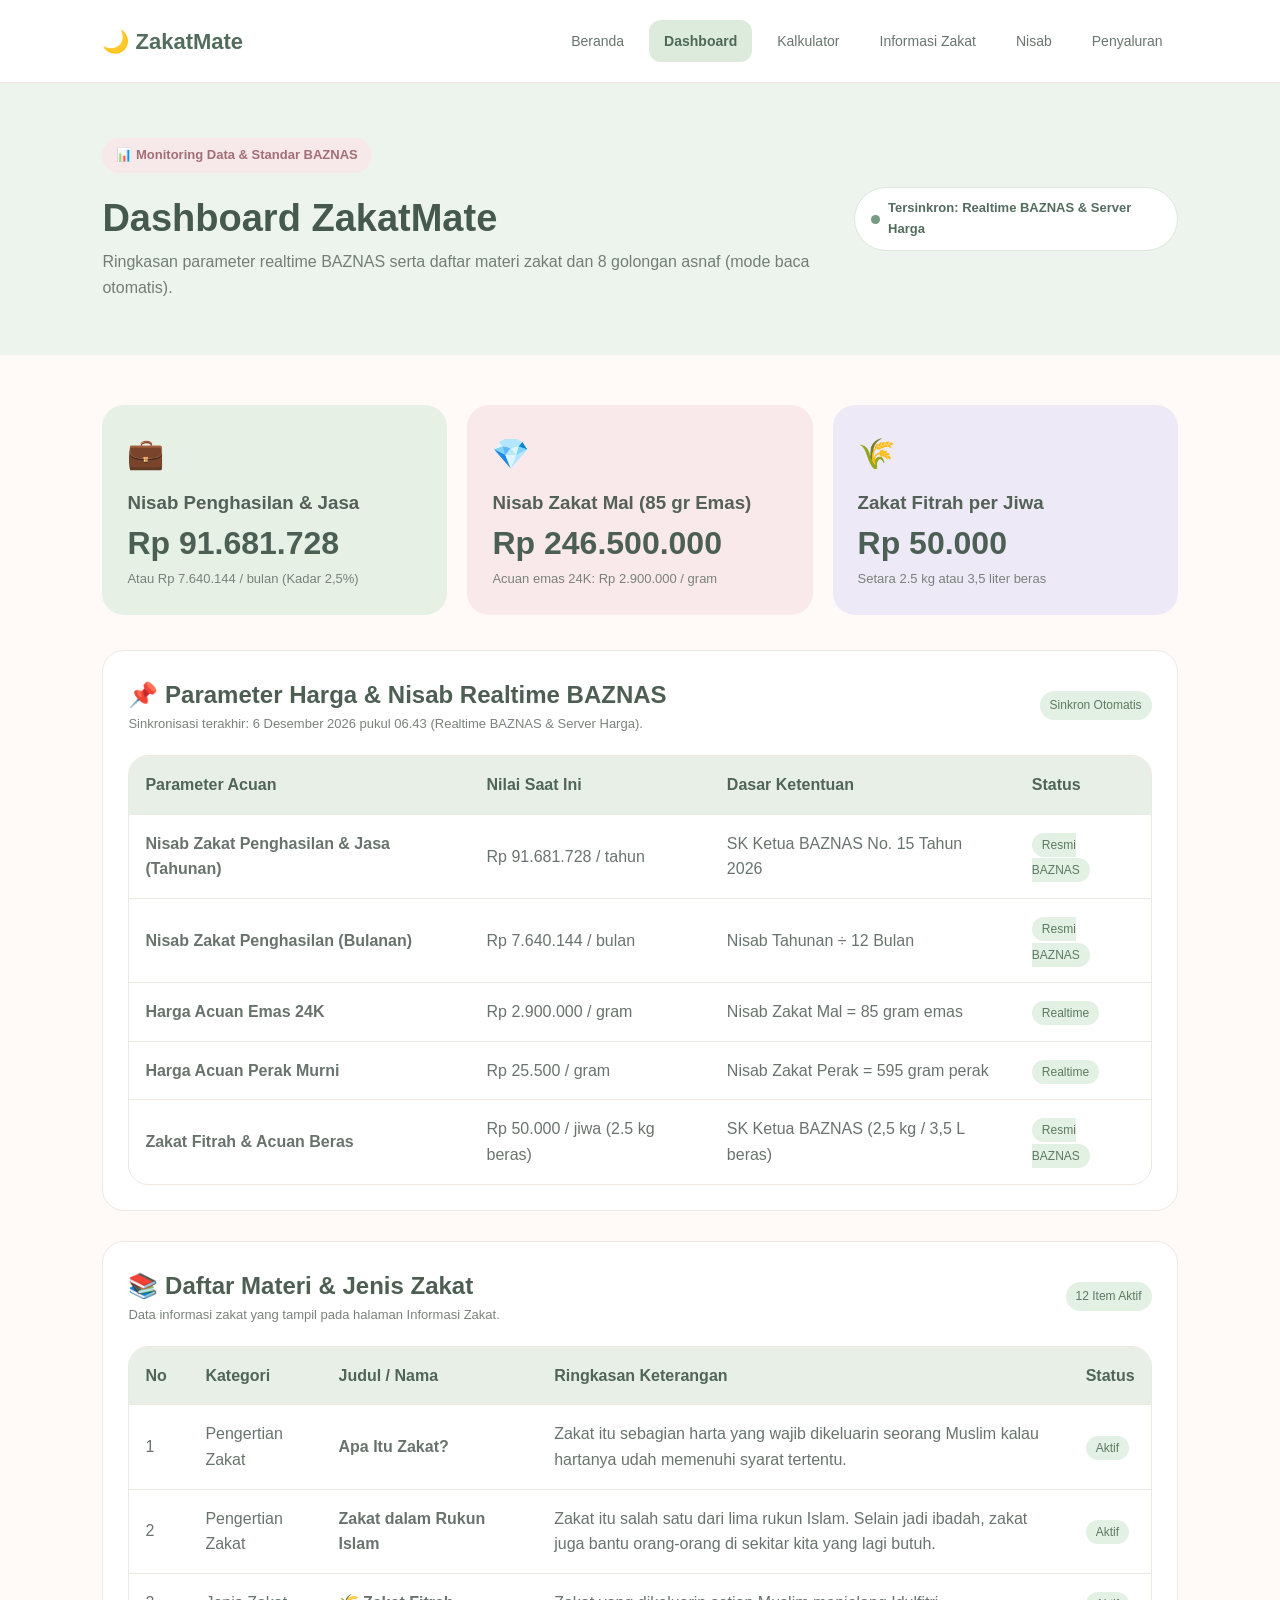
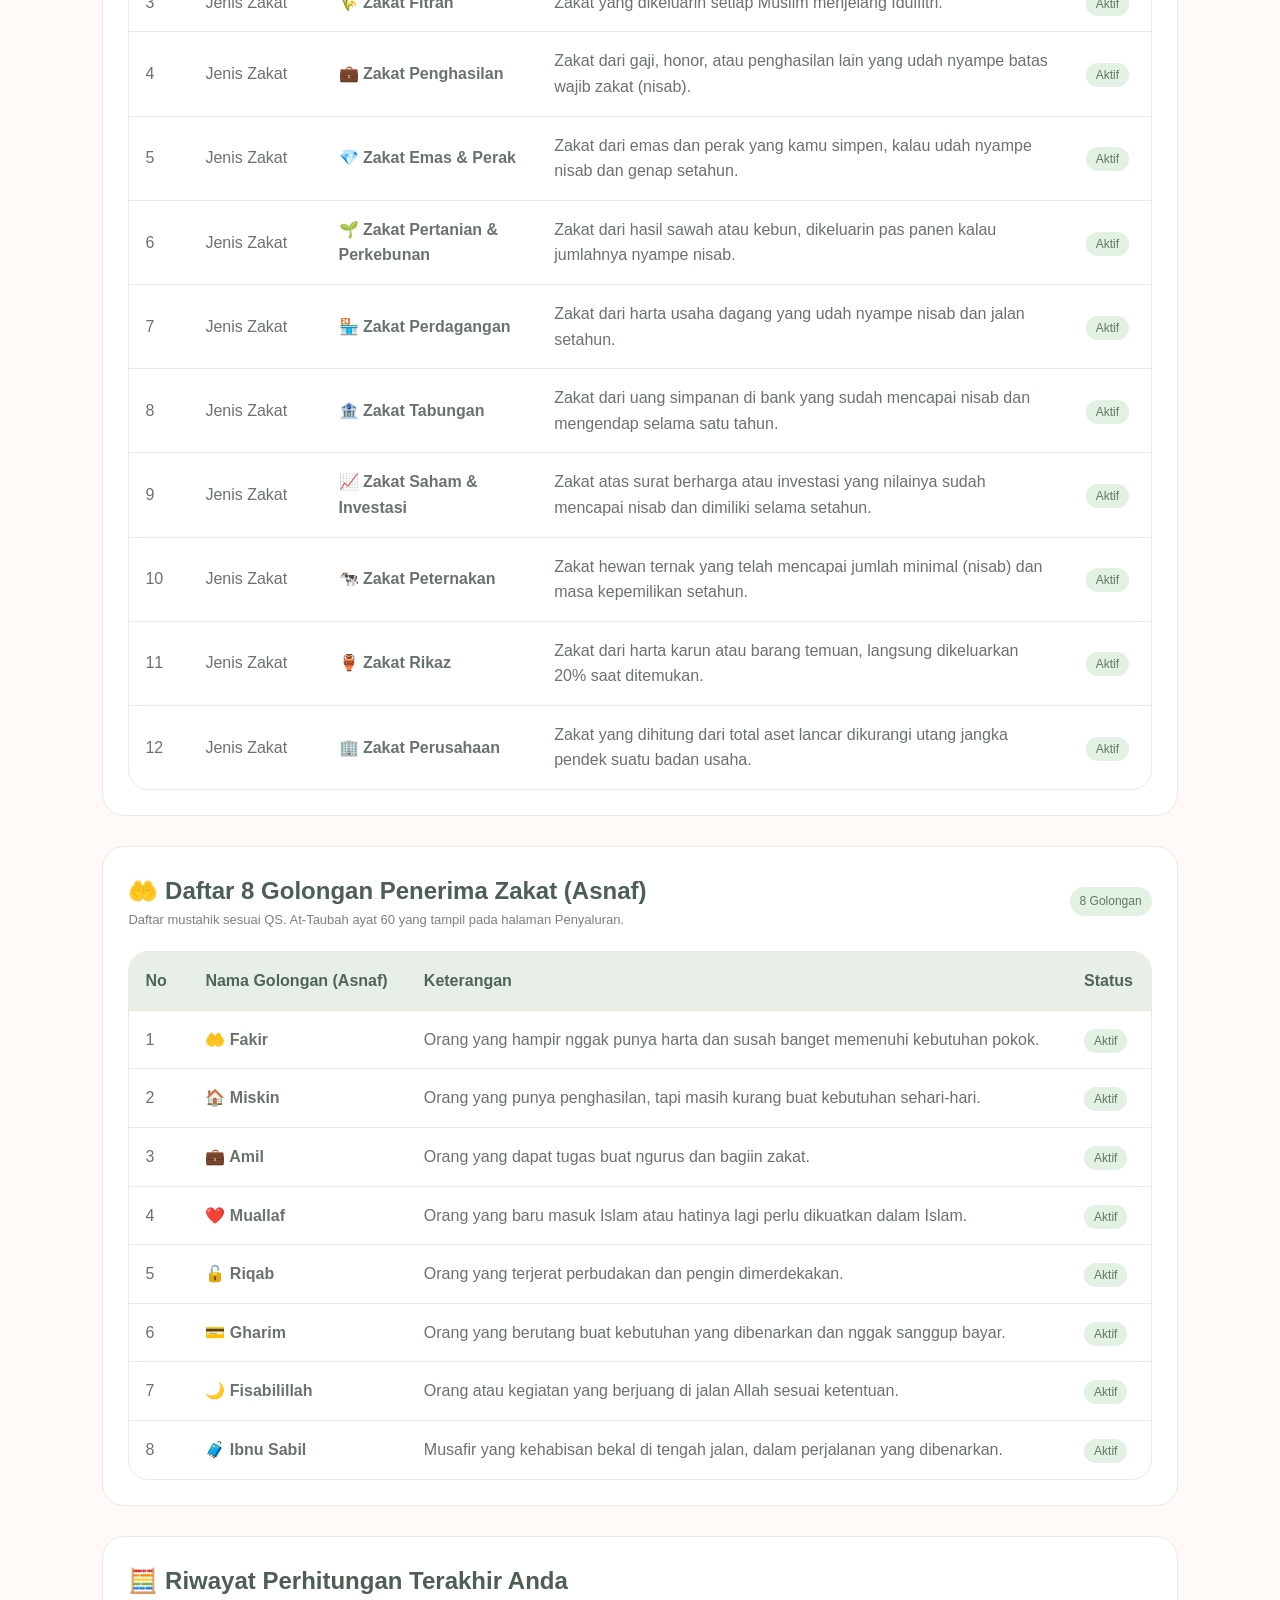
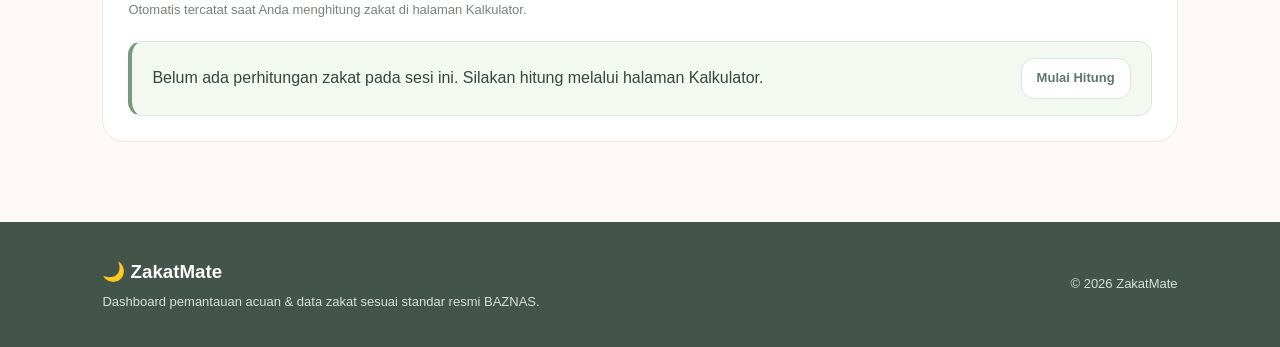
==== commit 49008d9c: "Update kalkulator, dashboard, beranda, dan api-harga.json" ====
--- a/dashboard.html
+++ b/dashboard.html
@@ -3,9 +3,45 @@
 <head>
     <meta charset="UTF-8">
     <meta name="viewport" content="width=device-width, initial-scale=1.0">
-    <title>ZakatMate - Dashboard Pengelolaan Zakat BAZNAS</title>
+    <title>ZakatMate - Dashboard Acuan &amp; Data BAZNAS</title>
     <link rel="stylesheet" href="style.css">
     <script src="loader.js"></script>
+    <style>
+        .sync-badge {
+            display: inline-flex;
+            align-items: center;
+            gap: 8px;
+            background: #ffffff;
+            border: 1px solid #dce7df;
+            color: #526d5d;
+            padding: 10px 16px;
+            border-radius: 999px;
+            font-size: 13px;
+            font-weight: bold;
+        }
+        .sync-dot {
+            width: 9px;
+            height: 9px;
+            border-radius: 50%;
+            background: #769b81;
+            display: inline-block;
+        }
+        .last-calc-banner {
+            display: flex;
+            justify-content: space-between;
+            align-items: center;
+            flex-wrap: wrap;
+            gap: 12px;
+            background: #f3f8f1;
+            border: 1px solid #dce7df;
+            border-left: 4px solid #769b81;
+            border-radius: 14px;
+            padding: 16px 20px;
+        }
+        .last-calc-banner strong {
+            color: #46584e;
+        }
+    </style>
 </head>
 <body>
 
@@ -23,396 +59,357 @@
 
 <section class="admin-header">
     <div>
-        <span class="badge">📊 Monitoring Standar BAZNAS</span>
+        <span class="badge">📊 Monitoring Data &amp; Standar BAZNAS</span>
         <h1>Dashboard ZakatMate</h1>
-        <p>Ringkasan penghimpunan, acuan nisab SK BAZNAS No. 15/2026, dan penyaluran 8 Asnaf.</p>
-    </div>
-    <div style="display:flex; gap:10px; flex-wrap:wrap;">
-        <a href="kalkulator.html" class="btn-secondary">🧮 Hitung Zakat</a>
-        <button type="button" class="add-button" id="btnTambahTransaksi">+ Catat Transaksi</button>
+        <p>Ringkasan parameter realtime BAZNAS serta daftar materi zakat dan 8 golongan asnaf (mode baca otomatis).</p>
+    </div>
+    <div class="sync-badge">
+        <span class="sync-dot"></span>
+        <span id="statusRealtime">Tersinkron: SK Ketua BAZNAS No. 15/2026</span>
     </div>
 </section>
 
 <section class="admin-content">
 
-    <!-- 3 Kartu Ringkasan Utama -->
+    <!-- 3 Kartu Ringkasan Utama BAZNAS -->
     <div class="dashboard-cards">
         <div class="dashboard-card green">
-            <span>💰</span>
-            <h3>Total Penghimpunan Zakat</h3>
-            <strong id="statTerkumpul">Rp 0</strong>
-            <p id="statJumlahMuzakki">0 transaksi muzakki tercatat</p>
-        </div>
+            <span>💼</span>
+            <h3>Nisab Penghasilan &amp; Jasa</h3>
+            <strong id="cardNisabPenghasilan">Rp 91.681.728</strong>
+            <p id="cardNisabBulanan">Atau Rp 7.640.144 / bulan (Kadar 2,5%)</p>
+        </div>
+
+        <div class="dashboard-card pink">
+            <span>💎</span>
+            <h3>Nisab Zakat Mal (85 gr Emas)</h3>
+            <strong id="cardNisabMal">Rp 119.000.000</strong>
+            <p id="cardHargaEmas">Acuan emas 24K: Rp 1.400.000 / gram</p>
+        </div>
+
         <div class="dashboard-card purple">
-            <span>🤝</span>
-            <h3>Total Dana Tersalurkan</h3>
-            <strong id="statTersalurkan">Rp 0</strong>
-            <p>Distribusi program 8 Asnaf BAZNAS</p>
-        </div>
-        <div class="dashboard-card pink">
-            <span>⚖️</span>
-            <h3>Nisab Penghasilan BAZNAS</h3>
-            <strong>Rp 7.640.144 / bln</strong>
-            <p>Rp 91.681.728 / thn (85 gr emas)</p>
-        </div>
-    </div>
-
-    <!-- Panel 1: Riwayat Penghimpunan & Bukti Setor Zakat -->
+            <span>🌾</span>
+            <h3>Zakat Fitrah per Jiwa</h3>
+            <strong id="cardFitrah">Rp 45.000</strong>
+            <p id="cardTakaranFitrah">Setara 2,5 kg atau 3,5 liter beras</p>
+        </div>
+    </div>
+
+    <!-- Panel 1: Parameter Harga & Nisab Realtime BAZNAS -->
     <div class="admin-panel">
         <div class="panel-heading">
             <div>
-                <h2>📥 Data Penghimpunan Zakat (Muzakki)</h2>
-                <p>Data otomatis sinkron dengan transaksi dari halaman Penyaluran.</p>
+                <h2>📌 Parameter Harga &amp; Nisab Realtime BAZNAS</h2>
+                <p id="waktuUpdate">Diperbarui otomatis mengikuti ketetapan BAZNAS &amp; server harga acuan.</p>
             </div>
-            <button type="button" class="btn-secondary" id="btnResetDemo" style="padding:9px 14px; font-size:13px;">Reset Data Awal</button>
+            <span class="status active-status">Sinkron Otomatis</span>
         </div>
 
         <div class="table-container">
             <table>
                 <thead>
                     <tr>
-                        <th>No. BSZ</th>
-                        <th>Tanggal</th>
-                        <th>Nama Muzakki</th>
-                        <th>Jenis Dana</th>
-                        <th>Program / Asnaf</th>
-                        <th>Nominal</th>
+                        <th>Parameter Acuan</th>
+                        <th>Nilai Saat Ini</th>
+                        <th>Dasar Ketentuan</th>
                         <th>Status</th>
-                        <th>Aksi</th>
                     </tr>
                 </thead>
-                <tbody id="tabelTransaksiBody"></tbody>
+                <tbody>
+                    <tr>
+                        <td><strong>Nisab Zakat Penghasilan &amp; Jasa (Tahunan)</strong></td>
+                        <td id="rowNisabTahun">Rp 91.681.728 / tahun</td>
+                        <td>SK Ketua BAZNAS No. 15 Tahun 2026</td>
+                        <td><span class="status active-status">Resmi BAZNAS</span></td>
+                    </tr>
+                    <tr>
+                        <td><strong>Nisab Zakat Penghasilan (Bulanan)</strong></td>
+                        <td id="rowNisabBulan">Rp 7.640.144 / bulan</td>
+                        <td>Nisab Tahunan ÷ 12 Bulan</td>
+                        <td><span class="status active-status">Resmi BAZNAS</span></td>
+                    </tr>
+                    <tr>
+                        <td><strong>Harga Acuan Emas 24K</strong></td>
+                        <td id="rowHargaEmas">Rp 1.400.000 / gram</td>
+                        <td>Nisab Zakat Mal = 85 gram emas</td>
+                        <td><span class="status active-status">Realtime</span></td>
+                    </tr>
+                    <tr>
+                        <td><strong>Harga Acuan Perak Murni</strong></td>
+                        <td id="rowHargaPerak">Rp 18.000 / gram</td>
+                        <td>Nisab Zakat Perak = 595 gram perak</td>
+                        <td><span class="status active-status">Realtime</span></td>
+                    </tr>
+                    <tr>
+                        <td><strong>Zakat Fitrah &amp; Acuan Beras</strong></td>
+                        <td id="rowFitrah">Rp 45.000 / jiwa (2,5 kg beras)</td>
+                        <td>SK Ketua BAZNAS (2,5 kg / 3,5 L beras)</td>
+                        <td><span class="status active-status">Resmi BAZNAS</span></td>
+                    </tr>
+                </tbody>
             </table>
         </div>
     </div>
 
-    <!-- Panel 2: Rekapitulasi Penyaluran per Program / Asnaf BAZNAS -->
+    <!-- Panel 2: Daftar Materi Pengertian & Jenis Zakat (Tanpa CRUD) -->
     <div class="admin-panel">
         <div class="panel-heading">
             <div>
-                <h2>📤 Rekapitulasi Penyaluran per Program BAZNAS</h2>
-                <p>Pemantauan alokasi penyaluran dana zakat kepada golongan mustahik.</p>
+                <h2>📚 Daftar Materi &amp; Jenis Zakat</h2>
+                <p>Data informasi zakat yang tampil pada halaman Informasi Zakat.</p>
             </div>
+            <span class="status active-status" id="badgeJumlahMateri">Tersinkron</span>
         </div>
 
         <div class="table-container">
             <table>
                 <thead>
                     <tr>
-                        <th>Program & Target Asnaf</th>
-                        <th>Jumlah Penyaluran</th>
-                        <th>Total Dana Tersalurkan</th>
+                        <th style="width: 60px;">No</th>
+                        <th>Kategori</th>
+                        <th>Judul / Nama</th>
+                        <th>Ringkasan Keterangan</th>
                         <th>Status</th>
                     </tr>
                 </thead>
-                <tbody id="tabelRekapBody"></tbody>
+                <tbody id="tabelDaftarMateri">
+                    <tr>
+                        <td colspan="5">Memuat daftar materi zakat...</td>
+                    </tr>
+                </tbody>
             </table>
         </div>
     </div>
 
+    <!-- Panel 3: Daftar 8 Golongan Penerima Zakat / Asnaf (Tanpa CRUD) -->
+    <div class="admin-panel">
+        <div class="panel-heading">
+            <div>
+                <h2>🤲 Daftar 8 Golongan Penerima Zakat (Asnaf)</h2>
+                <p>Daftar mustahik sesuai QS. At-Taubah ayat 60 yang tampil pada halaman Penyaluran.</p>
+            </div>
+            <span class="status active-status" id="badgeJumlahAsnaf">8 Golongan</span>
+        </div>
+
+        <div class="table-container">
+            <table>
+                <thead>
+                    <tr>
+                        <th style="width: 60px;">No</th>
+                        <th>Nama Golongan (Asnaf)</th>
+                        <th>Keterangan</th>
+                        <th>Status</th>
+                    </tr>
+                </thead>
+                <tbody id="tabelDaftarAsnaf">
+                    <tr>
+                        <td colspan="4">Memuat daftar golongan asnaf...</td>
+                    </tr>
+                </tbody>
+            </table>
+        </div>
+    </div>
+
+    <!-- Panel 4: Riwayat Perhitungan Terakhir dari Kalkulator -->
+    <div class="admin-panel">
+        <div class="panel-heading">
+            <div>
+                <h2>🧮 Riwayat Perhitungan Terakhir Anda</h2>
+                <p>Otomatis tercatat saat Anda menghitung zakat di halaman Kalkulator.</p>
+            </div>
+        </div>
+        <div id="riwayatKalkulator" class="last-calc-banner">
+            <span>Belum ada perhitungan zakat pada sesi ini. Silakan hitung melalui halaman Kalkulator.</span>
+            <a href="kalkulator.html" class="btn-secondary" style="font-size:13px; padding:9px 15px;">Mulai Hitung</a>
+        </div>
+    </div>
+
 </section>
-
-<!-- Modal Tambah / Edit Transaksi -->
-<div class="modal" id="modalTransaksi">
-    <div class="modal-box">
-        <h3 id="modalTitle">Catat Transaksi Zakat</h3>
-        <form id="formModalTransaksi">
-            <input type="hidden" id="editId">
-            <div class="form-group">
-                <label for="mNama">Nama Muzakki</label>
-                <input type="text" id="mNama" required placeholder="Nama lengkap muzakki">
-            </div>
-            <div class="form-group">
-                <label for="mTanggal">Tanggal</label>
-                <input type="date" id="mTanggal" required>
-            </div>
-            <div class="form-group">
-                <label for="mJenis">Jenis Zakat / Dana</label>
-                <select id="mJenis">
-                    <option value="Zakat Penghasilan">Zakat Penghasilan</option>
-                    <option value="Zakat Perusahaan">Zakat Perusahaan</option>
-                    <option value="Zakat Perdagangan">Zakat Perdagangan</option>
-                    <option value="Zakat Emas">Zakat Emas</option>
-                    <option value="Zakat Fitrah">Zakat Fitrah</option>
-                    <option value="Infak / Sedekah">Infak / Sedekah</option>
-                </select>
-            </div>
-            <div class="form-group">
-                <label for="mNominal">Nominal (Rp)</label>
-                <input type="text" id="mNominal" inputmode="numeric" required placeholder="Contoh: 500.000">
-            </div>
-            <div class="form-group">
-                <label for="mProgram">Program / Asnaf Tujuan</label>
-                <select id="mProgram">
-                    <option value="Fakir & Miskin - BAZNAS Kemanusiaan">Fakir & Miskin (BAZNAS Kemanusiaan)</option>
-                    <option value="Fakir & Miskin - BAZNAS Ekonomi">Fakir & Miskin (BAZNAS Ekonomi)</option>
-                    <option value="Fisabilillah - BAZNAS Pendidikan">Fisabilillah (BAZNAS Pendidikan)</option>
-                    <option value="Fakir & Miskin - BAZNAS Kesehatan">Fakir & Miskin (BAZNAS Kesehatan)</option>
-                    <option value="Muallaf & Dakwah - BAZNAS Dakwah">Mu'allaf & Dakwah (BAZNAS Dakwah)</option>
-                    <option value="Gharimin & Ibnu Sabil">Gharimin & Ibnu Sabil</option>
-                </select>
-            </div>
-            <div class="form-group">
-                <label for="mStatus">Status</label>
-                <select id="mStatus">
-                    <option value="Tersalurkan">Tersalurkan</option>
-                    <option value="Terverifikasi">Terverifikasi</option>
-                </select>
-            </div>
-            <div class="modal-actions">
-                <button type="button" class="btn-secondary" id="btnBatalModal">Batal</button>
-                <button type="submit" class="btn-calc">Simpan Data</button>
-            </div>
-        </form>
-    </div>
-</div>
-
-<div class="toast" id="toastDashboard"></div>
 
 <footer>
     <div>
         <h3>🌙 ZakatMate</h3>
-        <p>Sistem informasi pengelolaan zakat sesuai pedoman BAZNAS.</p>
+        <p>Dashboard pemantauan acuan &amp; data zakat sesuai standar resmi BAZNAS.</p>
     </div>
     <p>© 2026 ZakatMate</p>
 </footer>
 
+<script src="data.js"></script>
 <script>
-document.addEventListener("DOMContentLoaded", () => {
-    const STORAGE_KEY = "zakatmate_transaksi_baznas";
-
-    const DATA_AWAL = [
-        {
-            id: "ZKT-260101",
-            tanggal: "2026-11-20",
-            nama: "Hendra Wijaya",
-            jenis: "Zakat Penghasilan",
-            nominal: 375000,
-            program: "Fakir & Miskin - BAZNAS Kemanusiaan",
-            metode: "QRIS BAZNAS",
-            status: "Tersalurkan"
-        },
-        {
-            id: "ZKT-260102",
-            tanggal: "2026-11-22",
-            nama: "PT Berkah Nusantara",
-            jenis: "Zakat Perusahaan",
-            nominal: 4500000,
-            program: "Fakir & Miskin - BAZNAS Ekonomi",
-            metode: "Transfer Virtual Account",
-            status: "Tersalurkan"
-        },
-        {
-            id: "ZKT-260103",
-            tanggal: "2026-11-25",
-            nama: "Siti Rahmawati",
-            jenis: "Zakat Emas",
-            nominal: 3500000,
-            program: "Fisabilillah - BAZNAS Pendidikan",
-            metode: "Transfer Virtual Account",
-            status: "Tersalurkan"
-        },
-        {
-            id: "ZKT-260104",
-            tanggal: "2026-11-27",
-            nama: "Keluarga Budi Santoso",
-            jenis: "Zakat Fitrah",
-            nominal: 180000,
-            program: "Fakir & Miskin - BAZNAS Kesehatan",
-            metode: "QRIS BAZNAS",
-            status: "Tersalurkan"
-        }
-    ];
-
-    const formatRupiah = (num) => "Rp " + (Math.round(Number(num) || 0)).toLocaleString("id-ID");
-    const parseRupiah = (str) => parseInt(String(str || "").replace(/[^0-9]/g, ""), 10) || 0;
-
-    const getTransaksi = () => {
+(function () {
+    const formatRupiah = (angka) => "Rp " + Math.round(Number(angka) || 0).toLocaleString("id-ID");
+    const escapeHtml = (teks) => String(teks || "")
+        .replace(/&/g, "&amp;")
+        .replace(/</g, "&lt;")
+        .replace(/>/g, "&gt;")
+        .replace(/"/g, "&quot;");
+
+    function muatDaftarDataBawaan() {
+        if (typeof getData !== "function") return;
+        const data = getData();
+
+        // 1. Render Daftar Pengertian & Jenis Zakat (Read-Only)
+        const tbodyMateri = document.getElementById("tabelDaftarMateri");
+        const gabunganMateri = [];
+
+        (data.pengertian || []).forEach((item) => {
+            gabunganMateri.push({
+                kategori: "Pengertian Zakat",
+                judul: item.judul,
+                isi: item.isi
+            });
+        });
+
+        (data.jenis || []).forEach((item) => {
+            gabunganMateri.push({
+                kategori: "Jenis Zakat",
+                judul: `${item.ikon || "💰"} ${item.judul}`,
+                isi: item.deskripsi
+            });
+        });
+
+        if (tbodyMateri) {
+            if (gabunganMateri.length === 0) {
+                tbodyMateri.innerHTML = '<tr><td colspan="5">Belum ada data materi.</td></tr>';
+            } else {
+                tbodyMateri.innerHTML = gabunganMateri.map((row, idx) => `
+                    <tr>
+                        <td>${idx + 1}</td>
+                        <td>${escapeHtml(row.kategori)}</td>
+                        <td><strong>${escapeHtml(row.judul)}</strong></td>
+                        <td>${escapeHtml(row.isi)}</td>
+                        <td><span class="status active-status">Aktif</span></td>
+                    </tr>
+                `).join("");
+            }
+            const badgeMateri = document.getElementById("badgeJumlahMateri");
+            if (badgeMateri) badgeMateri.textContent = `${gabunganMateri.length} Item Aktif`;
+        }
+
+        // 2. Render Daftar 8 Golongan Asnaf (Read-Only)
+        const tbodyAsnaf = document.getElementById("tabelDaftarAsnaf");
+        const daftarGolongan = data.golongan || [];
+
+        if (tbodyAsnaf) {
+            if (daftarGolongan.length === 0) {
+                tbodyAsnaf.innerHTML = '<tr><td colspan="4">Belum ada data golongan asnaf.</td></tr>';
+            } else {
+                tbodyAsnaf.innerHTML = daftarGolongan.map((g, idx) => `
+                    <tr>
+                        <td>${idx + 1}</td>
+                        <td><strong>${escapeHtml(g.ikon || "🤲")} ${escapeHtml(g.nama)}</strong></td>
+                        <td>${escapeHtml(g.deskripsi)}</td>
+                        <td><span class="status active-status">Aktif</span></td>
+                    </tr>
+                `).join("");
+            }
+            const badgeAsnaf = document.getElementById("badgeJumlahAsnaf");
+            if (badgeAsnaf) badgeAsnaf.textContent = `${daftarGolongan.length} Golongan`;
+        }
+    }
+
+    function terapkanDataBaznas(cfg, sumber) {
+        const nisabTahun = Number(cfg.nisabPenghasilanTahun) || 91681728;
+        const nisabBulan = Math.round(nisabTahun / 12);
+        const hargaEmas = Number(cfg.hargaEmas) || 1400000;
+        const hargaPerak = Number(cfg.hargaPerak) || 18000;
+        const takaranFitrah = Number(cfg.takaranFitrah) || 2.5;
+        const hargaBeras = Number(cfg.hargaBeras) || 18000;
+        const nominalFitrah = Number(cfg.nominalFitrah) || Math.round(takaranFitrah * hargaBeras);
+        const nisabMal = 85 * hargaEmas;
+
+        document.getElementById("cardNisabPenghasilan").textContent = formatRupiah(nisabTahun);
+        document.getElementById("cardNisabBulanan").textContent = `Atau ${formatRupiah(nisabBulan)} / bulan (Kadar 2,5%)`;
+        document.getElementById("cardNisabMal").textContent = formatRupiah(nisabMal);
+        document.getElementById("cardHargaEmas").textContent = `Acuan emas 24K: ${formatRupiah(hargaEmas)} / gram`;
+        document.getElementById("cardFitrah").textContent = formatRupiah(nominalFitrah);
+        document.getElementById("cardTakaranFitrah").textContent = `Setara ${takaranFitrah} kg atau 3,5 liter beras`;
+
+        document.getElementById("rowNisabTahun").textContent = `${formatRupiah(nisabTahun)} / tahun`;
+        document.getElementById("rowNisabBulan").textContent = `${formatRupiah(nisabBulan)} / bulan`;
+        document.getElementById("rowHargaEmas").textContent = `${formatRupiah(hargaEmas)} / gram`;
+        document.getElementById("rowHargaPerak").textContent = `${formatRupiah(hargaPerak)} / gram`;
+        document.getElementById("rowFitrah").textContent = `${formatRupiah(nominalFitrah)} / jiwa (${takaranFitrah} kg beras)`;
+
+        const sekarang = new Date().toLocaleString("id-ID", {
+            dateStyle: "long",
+            timeStyle: "short"
+        });
+        document.getElementById("statusRealtime").textContent = `Tersinkron: ${sumber}`;
+        document.getElementById("waktuUpdate").textContent = `Sinkronisasi terakhir: ${sekarang} (${sumber}).`;
+    }
+
+    async function muatAcuanRealtimeBaznas() {
+        let acuan = {
+            nisabPenghasilanTahun: 91681728,
+            hargaEmas: 1400000,
+            hargaPerak: 18000,
+            hargaBeras: 18000,
+            takaranFitrah: 2.5,
+            nominalFitrah: 45000
+        };
+
         try {
-            const raw = localStorage.getItem(STORAGE_KEY);
-            if (!raw) {
-                localStorage.setItem(STORAGE_KEY, JSON.stringify(DATA_AWAL));
-                return [...DATA_AWAL];
+            if (typeof getData === "function") {
+                const lokal = getData().pengaturan || {};
+                if (lokal.hargaEmas) acuan.hargaEmas = Number(lokal.hargaEmas);
+                if (lokal.hargaPerak) acuan.hargaPerak = Number(lokal.hargaPerak);
+                if (lokal.hargaBeras) acuan.hargaBeras = Number(lokal.hargaBeras);
+                if (lokal.takaranFitrah) acuan.takaranFitrah = Number(lokal.takaranFitrah);
             }
-            return JSON.parse(raw);
-        } catch (_) {
-            return [...DATA_AWAL];
-        }
+        } catch (_) {}
+
+        terapkanDataBaznas(acuan, "SK Ketua BAZNAS No. 15/2026");
+
+        try {
+            const res = await fetch("api-harga.json", { cache: "no-store" });
+            if (res.ok) {
+                const json = await res.json();
+                const srv = json.data || json;
+                if (srv.nisabPenghasilanTahun) acuan.nisabPenghasilanTahun = Number(srv.nisabPenghasilanTahun);
+                if (srv.hargaEmas) acuan.hargaEmas = Number(srv.hargaEmas);
+                if (srv.hargaPerak) acuan.hargaPerak = Number(srv.hargaPerak);
+                if (srv.hargaBeras) acuan.hargaBeras = Number(srv.hargaBeras);
+                if (srv.takaranFitrah) acuan.takaranFitrah = Number(srv.takaranFitrah);
+                if (srv.nominalFitrah) acuan.nominalFitrah = Number(srv.nominalFitrah);
+                terapkanDataBaznas(acuan, "Realtime BAZNAS & Server Harga");
+            }
+        } catch (_) {}
+    }
+
+    function muatRiwayatTerakhir() {
+        try {
+            const raw = localStorage.getItem("zakatmate_last_calc");
+            if (!raw) return;
+            const last = JSON.parse(raw);
+            const waktu = new Date(last.waktu).toLocaleString("id-ID", {
+                dateStyle: "medium",
+                timeStyle: "short"
+            });
+            const statusTeks = last.wajib ? "Wajib Zakat" : "Belum Mencapai Nisab";
+            const box = document.getElementById("riwayatKalkulator");
+            box.innerHTML = `
+                <div>
+                    <strong>${last.jenis}</strong> — Status: <strong>${statusTeks}</strong><br>
+                    <small>Nominal hasil hitung: <strong>${last.nominal}</strong> • Dihitung pada ${waktu}</small>
+                </div>
+                <a href="kalkulator.html" class="btn-primary" style="font-size:13px; padding:9px 15px;">Hitung Ulang</a>
+            `;
+        } catch (_) {}
+    }
+
+    const jalankan = () => {
+        muatDaftarDataBawaan();
+        muatAcuanRealtimeBaznas();
+        muatRiwayatTerakhir();
     };
 
-    const saveTransaksi = (data) => {
-        localStorage.setItem(STORAGE_KEY, JSON.stringify(data));
-    };
-
-    const showToast = (msg) => {
-        const toast = document.getElementById("toastDashboard");
-        toast.textContent = msg;
-        toast.classList.add("show");
-        setTimeout(() => toast.classList.remove("show"), 3000);
-    };
-
-    const renderDashboard = () => {
-        const list = getTransaksi();
-
-        // Hitung statistik kartu atas
-        const totalTerkumpul = list.reduce((acc, item) => acc + Number(item.nominal || 0), 0);
-        const totalTersalurkan = list
-            .filter((item) => item.status === "Tersalurkan")
-            .reduce((acc, item) => acc + Number(item.nominal || 0), 0);
-
-        document.getElementById("statTerkumpul").textContent = formatRupiah(totalTerkumpul);
-        document.getElementById("statTersalurkan").textContent = formatRupiah(totalTersalurkan);
-        document.getElementById("statJumlahMuzakki").textContent = `${list.length} transaksi muzakki tercatat`;
-
-        // Render Tabel Transaksi
-        const tbody = document.getElementById("tabelTransaksiBody");
-        if (list.length === 0) {
-            tbody.innerHTML = `<tr><td colspan="8" style="text-align:center;">Belum ada data transaksi zakat.</td></tr>`;
-        } else {
-            tbody.innerHTML = list
-                .map((item) => `
-                    <tr>
-                        <td><strong>${item.id}</strong></td>
-                        <td>${item.tanggal}</td>
-                        <td>${item.nama}</td>
-                        <td>${item.jenis}</td>
-                        <td>${item.program}</td>
-                        <td><strong>${formatRupiah(item.nominal)}</strong></td>
-                        <td><span class="status active-status">${item.status}</span></td>
-                        <td>
-                            <button type="button" class="edit-button" data-edit="${item.id}">Edit</button>
-                            <button type="button" class="delete-button" data-delete="${item.id}">Hapus</button>
-                        </td>
-                    </tr>
-                `)
-                .join("");
-        }
-
-        // Render Tabel Rekapitulasi per Program BAZNAS
-        const rekapMap = {};
-        list.forEach((item) => {
-            if (!rekapMap[item.program]) {
-                rekapMap[item.program] = { jumlah: 0, total: 0 };
-            }
-            rekapMap[item.program].jumlah += 1;
-            rekapMap[item.program].total += Number(item.nominal || 0);
-        });
-
-        const rekapBody = document.getElementById("tabelRekapBody");
-        const programKeys = Object.keys(rekapMap);
-        if (programKeys.length === 0) {
-            rekapBody.innerHTML = `<tr><td colspan="4" style="text-align:center;">Belum ada data penyaluran.</td></tr>`;
-        } else {
-            rekapBody.innerHTML = programKeys
-                .map((prog) => `
-                    <tr>
-                        <td><strong>${prog}</strong></td>
-                        <td>${rekapMap[prog].jumlah} transaksi</td>
-                        <td><strong>${formatRupiah(rekapMap[prog].total)}</strong></td>
-                        <td><span class="status active-status">Sesuai Syariah</span></td>
-                    </tr>
-                `)
-                .join("");
-        }
-    };
-
-    // Modal Tambah / Edit
-    const modal = document.getElementById("modalTransaksi");
-    const inputMNominal = document.getElementById("mNominal");
-
-    inputMNominal.addEventListener("input", () => {
-        const val = parseRupiah(inputMNominal.value);
-        inputMNominal.value = val > 0 ? val.toLocaleString("id-ID") : "";
-    });
-
-    document.getElementById("btnTambahTransaksi").addEventListener("click", () => {
-        document.getElementById("modalTitle").textContent = "Catat Transaksi Zakat Baru";
-        document.getElementById("editId").value = "";
-        document.getElementById("formModalTransaksi").reset();
-        document.getElementById("mTanggal").value = new Date().toISOString().slice(0, 10);
-        modal.classList.add("show");
-    });
-
-    document.getElementById("btnBatalModal").addEventListener("click", () => {
-        modal.classList.remove("show");
-    });
-
-    document.getElementById("formModalTransaksi").addEventListener("submit", (e) => {
-        e.preventDefault();
-        const editId = document.getElementById("editId").value;
-        const nama = document.getElementById("mNama").value.trim();
-        const tanggal = document.getElementById("mTanggal").value;
-        const jenis = document.getElementById("mJenis").value;
-        const nominal = parseRupiah(inputMNominal.value);
-        const program = document.getElementById("mProgram").value;
-        const status = document.getElementById("mStatus").value;
-
-        if (!nama || nominal <= 0) return;
-
-        const list = getTransaksi();
-        if (editId) {
-            const idx = list.findIndex((x) => x.id === editId);
-            if (idx !== -1) {
-                list[idx] = { ...list[idx], nama, tanggal, jenis, nominal, program, status };
-            }
-            showToast("Data transaksi berhasil diperbarui.");
-        } else {
-            list.unshift({
-                id: "ZKT-" + Date.now().toString().slice(-6),
-                tanggal,
-                nama,
-                jenis,
-                nominal,
-                program,
-                metode: "Input Admin",
-                status
-            });
-            showToast("Transaksi zakat baru berhasil ditambahkan.");
-        }
-
-        saveTransaksi(list);
-        modal.classList.remove("show");
-        renderDashboard();
-    });
-
-    // Aksi Edit & Hapus di Tabel
-    document.getElementById("tabelTransaksiBody").addEventListener("click", (e) => {
-        const editBtn = e.target.closest("[data-edit]");
-        if (editBtn) {
-            const id = editBtn.dataset.edit;
-            const item = getTransaksi().find((x) => x.id === id);
-            if (!item) return;
-
-            document.getElementById("modalTitle").textContent = `Edit Transaksi (${item.id})`;
-            document.getElementById("editId").value = item.id;
-            document.getElementById("mNama").value = item.nama;
-            document.getElementById("mTanggal").value = item.tanggal;
-            document.getElementById("mJenis").value = item.jenis;
-            inputMNominal.value = Number(item.nominal).toLocaleString("id-ID");
-            document.getElementById("mProgram").value = item.program;
-            document.getElementById("mStatus").value = item.status;
-            modal.classList.add("show");
-            return;
-        }
-
-        const delBtn = e.target.closest("[data-delete]");
-        if (delBtn) {
-            const id = delBtn.dataset.delete;
-            const filtered = getTransaksi().filter((x) => x.id !== id);
-            saveTransaksi(filtered);
-            renderDashboard();
-            showToast("Data transaksi telah dihapus.");
-        }
-    });
-
-    document.getElementById("btnResetDemo").addEventListener("click", () => {
-        saveTransaksi([...DATA_AWAL]);
-        renderDashboard();
-        showToast("Data awal BAZNAS berhasil dipulihkan.");
-    });
-
-    renderDashboard();
-});
+    if (document.readyState === "loading") {
+        document.addEventListener("DOMContentLoaded", jalankan);
+    } else {
+        jalankan();
+    }
+})();
 </script>
 </body>
 </html>
